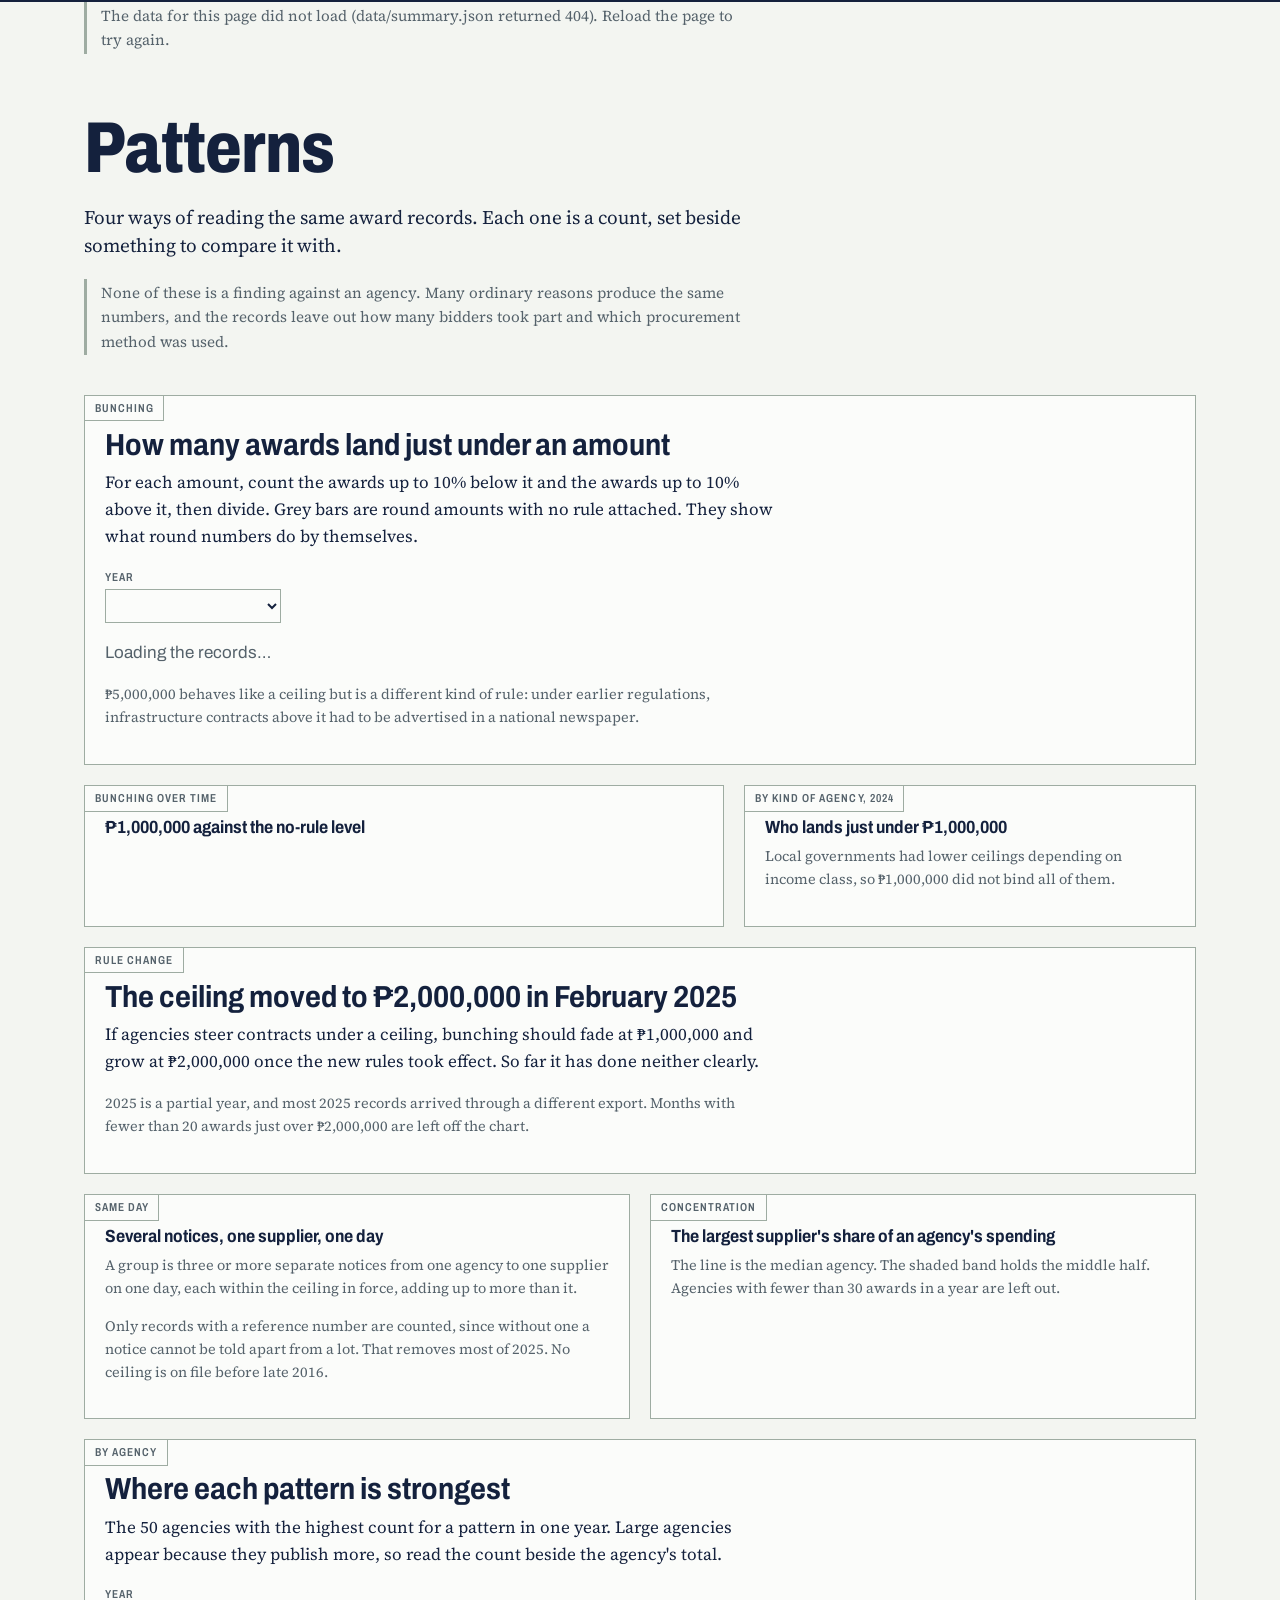
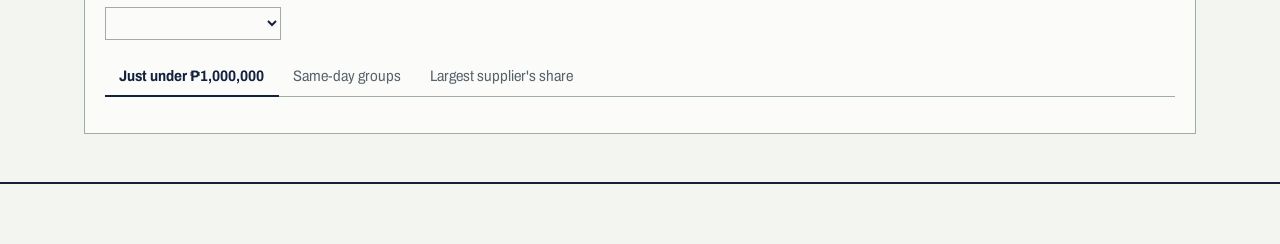
==== site/patterns.html @ 1731b80a "Add the static site Seven pages reading the exported JSON: overview, patterns, agencies, one page pe" ====
<!doctype html>
<html lang="en">
<head>
<meta charset="utf-8">
<meta name="viewport" content="width=device-width, initial-scale=1">
<title>Patterns · Procurement Watch</title>
<meta name="description" content="Four patterns in Philippine procurement awards: threshold bunching, the 2025 rule change, repeat same-day awards and supplier concentration.">
<link rel="preconnect" href="https://fonts.googleapis.com">
<link rel="preconnect" href="https://fonts.gstatic.com" crossorigin>
<link href="https://fonts.googleapis.com/css2?family=Archivo:wdth,wght@62..125,400..800&family=IBM+Plex+Mono:wght@400;500&family=Source+Serif+4:opsz,wght@8..60,400;8..60,600&display=swap" rel="stylesheet">
<link rel="stylesheet" href="assets/app.css">
</head>
<body data-page="patterns">
<header class="masthead" id="masthead"></header>
<main>
<div class="wrap">
  <div class="page-head">
    <h1>Patterns</h1>
    <p class="lede">Four ways of reading the same award records. Each one is a count, set beside something to compare it with.</p>
    <p class="caveat">None of these is a finding against an agency. Many ordinary reasons produce the same numbers, and the records leave out how many bidders took part and which procurement method was used.</p>
  </div>

  <div class="box">
    <span class="field">Bunching</span>
    <h2>How many awards land just under an amount</h2>
    <p>For each amount, count the awards up to 10% below it and the awards up to 10% above it, then divide. Grey bars are round amounts with no rule attached. They show what round numbers do by themselves.</p>
    <div class="controls"><label>Year<select id="bunching-year"></select></label></div>
    <div id="bunching-amounts"><p class="loading">Loading the records…</p></div>
    <p class="small">₱5,000,000 behaves like a ceiling but is a different kind of rule: under earlier regulations, infrastructure contracts above it had to be advertised in a national newspaper.</p>
  </div>

  <div class="grid">
    <div class="box span-7">
      <span class="field">Bunching over time</span>
      <h3>₱1,000,000 against the no-rule level</h3>
      <div id="bunching-trend"></div>
    </div>
    <div class="box span-5">
      <span class="field">By kind of agency, 2024</span>
      <h3>Who lands just under ₱1,000,000</h3>
      <div id="bunching-types"></div>
      <p class="small">Local governments had lower ceilings depending on income class, so ₱1,000,000 did not bind all of them.</p>
    </div>
  </div>

  <div class="box">
    <span class="field">Rule change</span>
    <h2>The ceiling moved to ₱2,000,000 in February 2025</h2>
    <p>If agencies steer contracts under a ceiling, bunching should fade at ₱1,000,000 and grow at ₱2,000,000 once the new rules took effect. So far it has done neither clearly.</p>
    <div id="rule-monthly"></div>
    <div id="rule-summary"></div>
    <p class="small">2025 is a partial year, and most 2025 records arrived through a different export. Months with fewer than 20 awards just over ₱2,000,000 are left off the chart.</p>
  </div>

  <div class="grid">
    <div class="box span-6">
      <span class="field">Same day</span>
      <h3>Several notices, one supplier, one day</h3>
      <p class="small">A group is three or more separate notices from one agency to one supplier on one day, each within the ceiling in force, adding up to more than it.</p>
      <div id="same-day"></div>
      <p class="small">Only records with a reference number are counted, since without one a notice cannot be told apart from a lot. That removes most of 2025. No ceiling is on file before late 2016.</p>
    </div>
    <div class="box span-6">
      <span class="field">Concentration</span>
      <h3>The largest supplier's share of an agency's spending</h3>
      <p class="small">The line is the median agency. The shaded band holds the middle half. Agencies with fewer than 30 awards in a year are left out.</p>
      <div id="concentration"></div>
    </div>
  </div>

  <div class="box">
    <span class="field">By agency</span>
    <h2>Where each pattern is strongest</h2>
    <p>The 50 agencies with the highest count for a pattern in one year. Large agencies appear because they publish more, so read the count beside the agency's total.</p>
    <div class="controls"><label>Year<select id="rank-year"></select></label></div>
    <div class="tabs" id="rank-tabs" role="tablist">
      <button role="tab" aria-selected="true" data-pattern="bunching_1m">Just under ₱1,000,000</button>
      <button role="tab" aria-selected="false" data-pattern="same_day">Same-day groups</button>
      <button role="tab" aria-selected="false" data-pattern="concentration">Largest supplier's share</button>
    </div>
    <div id="rank-table"></div>
  </div>
</div>
</main>
<footer id="footer"></footer>
<noscript><div class="wrap"><p>This site draws its figures in the browser and needs JavaScript.</p></div></noscript>
<script type="module" src="assets/app.js"></script>
</body>
</html>
---- site/assets/app.css ----
/* Procurement Watch. The page is set like a government form: ruled paper,
   boxed fields with small condensed labels, typed figures. Red is reserved for
   one thing only, a legal ceiling. */

:root {
  color-scheme: light;
  --paper: #f3f5f1;
  --panel: #fbfcfa;
  --ink: #14213d;
  --pencil: #55626b;
  --rule: #cfd8cf;
  --rule-strong: #9eaca2;
  --series-1: #2f56b0;
  --series-2: #c9722b;
  --series-3: #1c8f7a;
  --neutral-mark: #8a949b;
  --ceiling: #c2372e;
  --good: #1c7c3a;
  --warn: #a2600a;
  --focus: #2f56b0;
  --display: "Archivo", "Arial Narrow", Arial, sans-serif;
  --body: "Source Serif 4", Georgia, serif;
  --mono: "IBM Plex Mono", ui-monospace, Consolas, monospace;
}

@media (prefers-color-scheme: dark) {
  :root:where(:not([data-theme="light"])) {
    color-scheme: dark;
    --paper: #151b26;
    --panel: #1b2330;
    --ink: #eef2f6;
    --pencil: #a9b4c0;
    --rule: #2c3747;
    --rule-strong: #4a586b;
    --series-1: #5b82dc;
    --series-2: #c97a38;
    --series-3: #2fa58e;
    --neutral-mark: #7c8794;
    --ceiling: #e2685f;
    --good: #58c07a;
    --warn: #e0a24a;
    --focus: #8fb0f5;
  }
}

* { box-sizing: border-box; }

html { -webkit-text-size-adjust: 100%; }

body {
  margin: 0;
  background: var(--paper);
  color: var(--ink);
  font-family: var(--body);
  font-size: 1.0625rem;
  line-height: 1.6;
}

a { color: inherit; text-decoration-color: var(--rule-strong); text-underline-offset: 0.18em; }
a:hover { text-decoration-color: currentColor; }
:focus-visible { outline: 2px solid var(--focus); outline-offset: 2px; }

.wrap { max-width: 72rem; margin: 0 auto; padding: 0 1.25rem; }

/* Masthead ---------------------------------------------------------------- */

.masthead { border-bottom: 2px solid var(--ink); }
.masthead .wrap { display: flex; flex-wrap: wrap; align-items: baseline; gap: 0.5rem 2rem; padding-top: 1rem; padding-bottom: 0.75rem; }
.brand {
  font-family: var(--display);
  font-stretch: 75%;
  font-weight: 800;
  font-size: 1.35rem;
  letter-spacing: 0.04em;
  text-transform: uppercase;
  text-decoration: none;
}
.masthead nav { display: flex; flex-wrap: wrap; gap: 0.25rem 1.25rem; }
.masthead nav a {
  font-family: var(--display);
  font-stretch: 87%;
  font-size: 0.95rem;
  font-weight: 500;
  text-decoration: none;
  padding: 0.15rem 0;
  border-bottom: 2px solid transparent;
}
.masthead nav a:hover { border-bottom-color: var(--rule-strong); }
.masthead nav a[aria-current="page"] { border-bottom-color: var(--ink); font-weight: 700; }

/* Type -------------------------------------------------------------------- */

h1, h2, h3 { font-family: var(--display); line-height: 1.1; margin: 0; }
h1 { font-size: clamp(2.4rem, 6vw, 4.5rem); font-weight: 800; font-stretch: 80%; letter-spacing: -0.01em; }
h2 { font-size: clamp(1.4rem, 3vw, 1.9rem); font-weight: 700; font-stretch: 87%; }
h3 { font-size: 1.1rem; font-weight: 700; font-stretch: 87%; }
p { margin: 0 0 1em; max-width: 42rem; }
.lede { font-size: 1.2rem; line-height: 1.5; }
.num { font-family: var(--mono); font-variant-numeric: tabular-nums; }
.small { font-size: 0.9rem; color: var(--pencil); }

.page-head { padding: 2.5rem 0 1.5rem; }
h1.agency-name { font-size: clamp(1.8rem, 4vw, 3rem); }
.page-head p { margin-top: 0.9rem; }

/* Form boxes -------------------------------------------------------------- */

.box {
  position: relative;
  background: var(--panel);
  border: 1px solid var(--rule-strong);
  padding: 2rem 1.25rem 1.25rem;
  margin: 0 0 1.25rem;
}
.box > .field {
  position: absolute;
  top: 0;
  left: 0;
  font-family: var(--display);
  font-stretch: 75%;
  font-weight: 600;
  font-size: 0.72rem;
  letter-spacing: 0.09em;
  text-transform: uppercase;
  color: var(--pencil);
  border-right: 1px solid var(--rule-strong);
  border-bottom: 1px solid var(--rule-strong);
  padding: 0.2rem 0.6rem;
}
.box h2, .box h3 { margin-bottom: 0.5rem; }

.grid { display: grid; gap: 1.25rem; grid-template-columns: repeat(12, 1fr); }
.grid > * { grid-column: span 12; margin: 0; }
@media (min-width: 52rem) {
  .span-4 { grid-column: span 4; }
  .span-5 { grid-column: span 5; }
  .span-6 { grid-column: span 6; }
  .span-7 { grid-column: span 7; }
  .span-8 { grid-column: span 8; }
}
.grid + .grid, .grid + .box, .box + .grid { margin-top: 1.25rem; }

.figure { font-family: var(--mono); font-size: clamp(1.6rem, 3.5vw, 2.3rem); font-weight: 500; line-height: 1.1; font-variant-numeric: tabular-nums; }
.figure + .small { margin-top: 0.3rem; }

.caveat { border-left: 3px solid var(--rule-strong); padding: 0.1rem 0 0.1rem 0.9rem; color: var(--pencil); font-size: 0.95rem; max-width: 42rem; }

/* Hero -------------------------------------------------------------------- */

.hero { padding: 3rem 0 1rem; }
.hero h1 { max-width: 14ch; }
.hero .lede { margin-top: 1.25rem; }
.cliffs { display: grid; gap: 1.25rem; margin-top: 2rem; }
@media (min-width: 52rem) { .cliffs { grid-template-columns: 1fr 1fr; } }

/* Charts ------------------------------------------------------------------ */

.chart { position: relative; }
.chart svg { display: block; width: 100%; height: auto; overflow: visible; }
.chart text { font-family: var(--display); font-stretch: 87%; fill: var(--pencil); font-size: 12px; }
.chart .axis-line { stroke: var(--rule-strong); stroke-width: 1; }
.chart .grid-line { stroke: var(--rule); stroke-width: 1; }
.chart .ceiling-line { stroke: var(--ceiling); stroke-width: 2; }
.chart .ceiling-label { fill: var(--ceiling); font-weight: 700; letter-spacing: 0.06em; text-transform: uppercase; font-size: 11px; }
.chart .ref-line { stroke: var(--ink); stroke-width: 1; stroke-dasharray: 4 3; }
.chart .ref-label { fill: var(--ink); font-size: 11px; }
.chart .direct-label { fill: var(--ink); font-weight: 600; }
.chart .hit { fill: transparent; }
.chart .mark { transition: opacity 120ms ease-out; }
.chart svg:hover .mark.dim { opacity: 0.45; }
.chart .crosshair { stroke: var(--rule-strong); stroke-width: 1; }

.legend { display: flex; flex-wrap: wrap; gap: 0.25rem 1.1rem; margin: 0 0 0.5rem; padding: 0; list-style: none; font-family: var(--display); font-stretch: 87%; font-size: 0.85rem; color: var(--pencil); }
.legend li { display: flex; align-items: center; gap: 0.4rem; }
.legend i { width: 0.85rem; height: 0.85rem; border-radius: 2px; display: inline-block; }
.legend i.line { height: 2px; border-radius: 0; }

.tip {
  position: fixed;
  z-index: 10;
  pointer-events: none;
  background: var(--ink);
  color: var(--paper);
  font-family: var(--display);
  font-stretch: 87%;
  font-size: 0.82rem;
  line-height: 1.35;
  padding: 0.4rem 0.6rem;
  max-width: 16rem;
  opacity: 0;
  transition: opacity 100ms ease-out;
}
.tip.on { opacity: 1; }
.tip b { font-family: var(--mono); font-weight: 500; }

details.table-view { margin-top: 0.6rem; }
details.table-view summary { font-family: var(--display); font-stretch: 87%; font-size: 0.85rem; color: var(--pencil); cursor: pointer; width: fit-content; }

/* Tables ------------------------------------------------------------------ */

.scroll { overflow-x: auto; }
table { border-collapse: collapse; width: 100%; font-size: 0.92rem; }
th, td { text-align: left; padding: 0.4rem 0.75rem 0.4rem 0; border-bottom: 1px solid var(--rule); vertical-align: top; }
th { font-family: var(--display); font-stretch: 75%; font-weight: 600; font-size: 0.74rem; letter-spacing: 0.08em; text-transform: uppercase; color: var(--pencil); border-bottom-color: var(--rule-strong); white-space: nowrap; }
td.n, th.n { text-align: right; font-family: var(--mono); font-variant-numeric: tabular-nums; padding-right: 0; padding-left: 0.75rem; white-space: nowrap; }
th.n { font-family: var(--display); }
tbody tr:hover { background: color-mix(in srgb, var(--rule) 35%, transparent); }

.status { font-family: var(--display); font-stretch: 75%; font-weight: 700; font-size: 0.78rem; letter-spacing: 0.08em; white-space: nowrap; }
.status.pass { color: var(--good); }
.status.warn { color: var(--warn); }
.status.fail { color: var(--ceiling); }

/* Controls ---------------------------------------------------------------- */

.controls { display: flex; flex-wrap: wrap; gap: 0.75rem 1.25rem; align-items: end; margin-bottom: 1rem; }
.controls label { display: grid; gap: 0.2rem; font-family: var(--display); font-stretch: 75%; font-weight: 600; font-size: 0.72rem; letter-spacing: 0.09em; text-transform: uppercase; color: var(--pencil); }
select, input[type="search"] {
  font: inherit;
  font-family: var(--display);
  font-size: 1rem;
  color: var(--ink);
  background: var(--panel);
  border: 1px solid var(--rule-strong);
  border-radius: 0;
  padding: 0.4rem 0.6rem;
  min-width: 11rem;
}
input[type="search"] { min-width: min(24rem, 80vw); }

.tabs { display: flex; flex-wrap: wrap; gap: 0; margin-bottom: 1rem; border-bottom: 1px solid var(--rule-strong); }
.tabs button {
  font: inherit;
  font-family: var(--display);
  font-stretch: 87%;
  font-size: 0.95rem;
  color: var(--pencil);
  background: none;
  border: 0;
  border-bottom: 2px solid transparent;
  margin-bottom: -1px;
  padding: 0.45rem 0.9rem;
  cursor: pointer;
}
.tabs button[aria-selected="true"] { color: var(--ink); font-weight: 700; border-bottom-color: var(--ink); }

/* Prose pages ------------------------------------------------------------- */

.prose h2 { margin: 2.25rem 0 0.6rem; }
.prose h3 { margin: 1.5rem 0 0.4rem; }
.prose ul { max-width: 42rem; padding-left: 1.2rem; margin: 0 0 1em; }
.prose li { margin-bottom: 0.35em; }
.prose code { font-family: var(--mono); font-size: 0.9em; }

footer { border-top: 2px solid var(--ink); margin-top: 3rem; padding: 1.25rem 0 2.5rem; }
footer p { font-size: 0.9rem; color: var(--pencil); max-width: 52rem; }

.loading { color: var(--pencil); font-family: var(--display); }

@media (prefers-reduced-motion: reduce) {
  * { transition: none !important; }
}
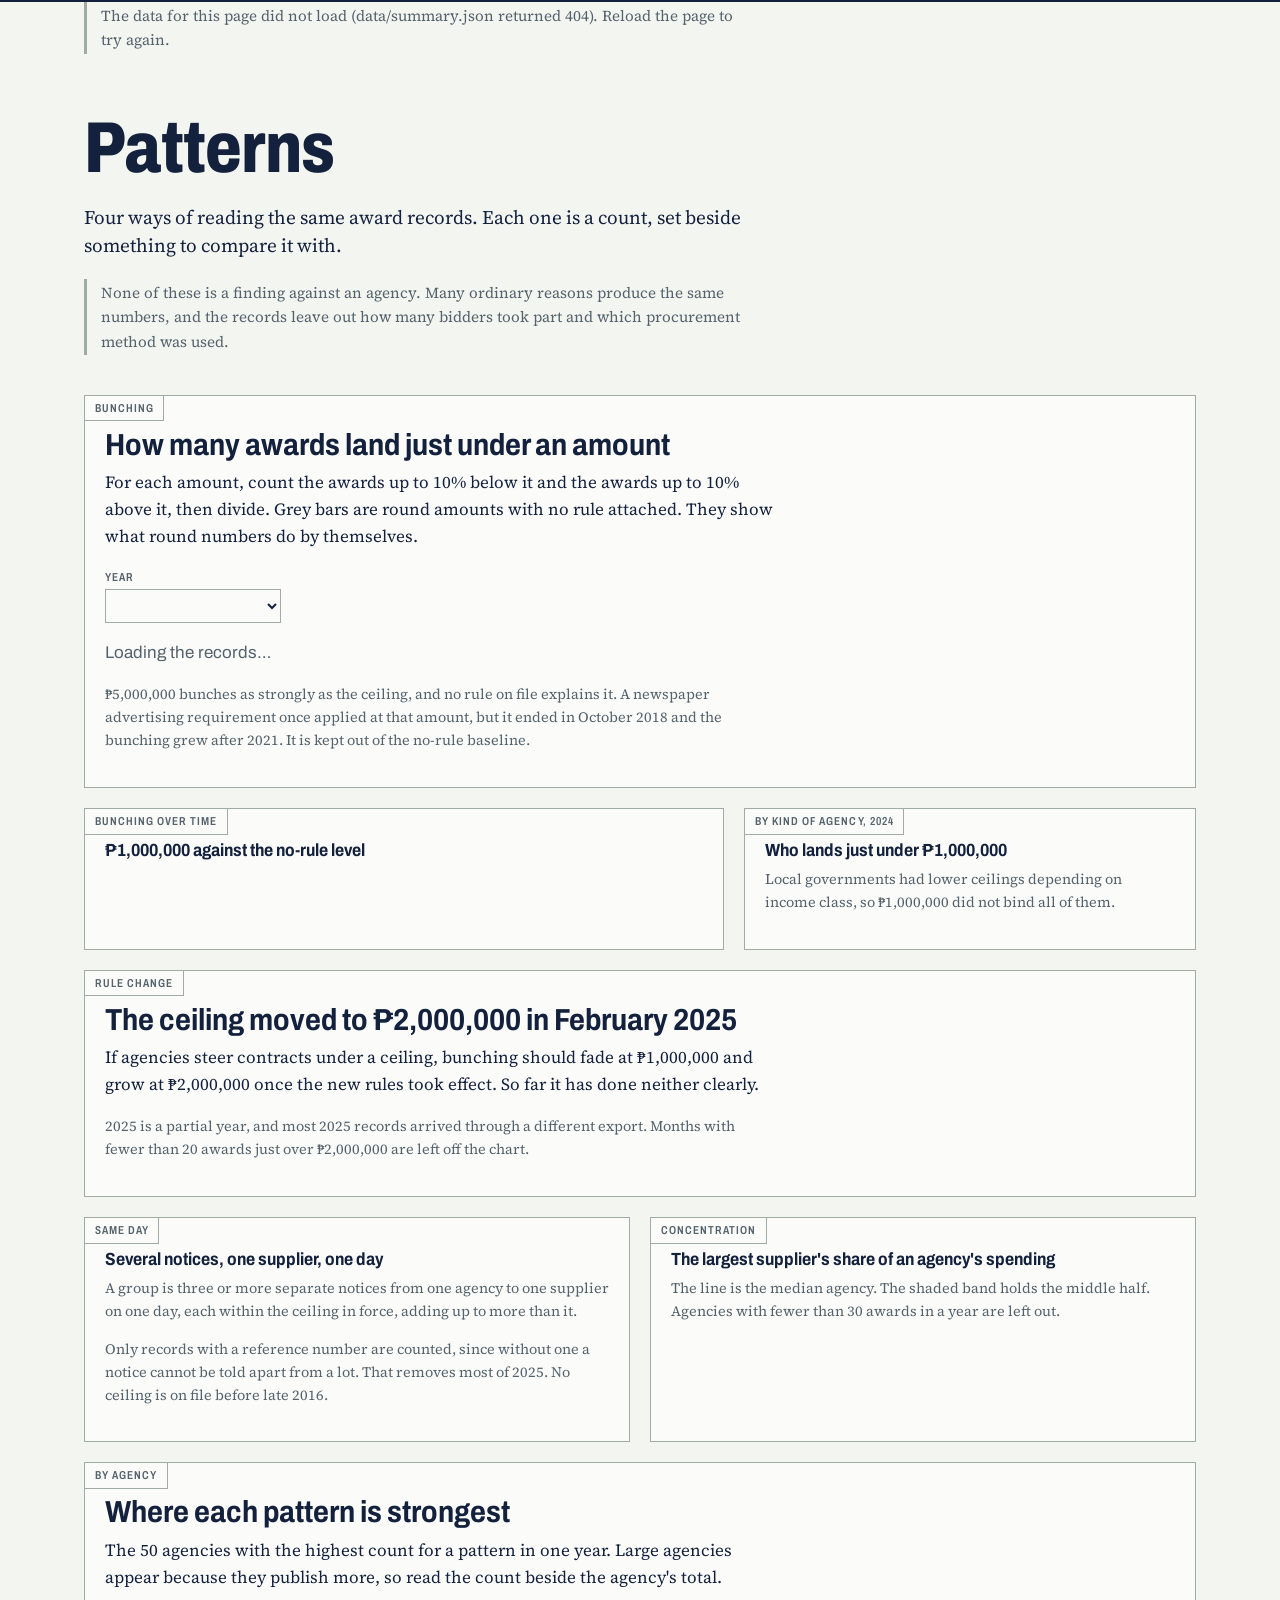
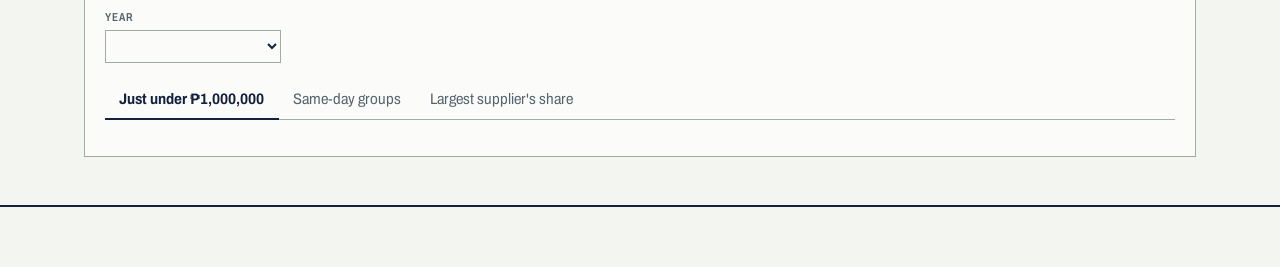
==== commit 06b5ec29: "Correct the 5,000,000 explanation and review six large awards The newspaper advertising rule does no" ====
--- a/site/patterns.html
+++ b/site/patterns.html
@@ -26,7 +26,7 @@
     <p>For each amount, count the awards up to 10% below it and the awards up to 10% above it, then divide. Grey bars are round amounts with no rule attached. They show what round numbers do by themselves.</p>
     <div class="controls"><label>Year<select id="bunching-year"></select></label></div>
     <div id="bunching-amounts"><p class="loading">Loading the records…</p></div>
-    <p class="small">₱5,000,000 behaves like a ceiling but is a different kind of rule: under earlier regulations, infrastructure contracts above it had to be advertised in a national newspaper.</p>
+    <p class="small">₱5,000,000 bunches as strongly as the ceiling, and no rule on file explains it. A newspaper advertising requirement once applied at that amount, but it ended in October 2018 and the bunching grew after 2021. It is kept out of the no-rule baseline.</p>
   </div>
 
   <div class="grid">
